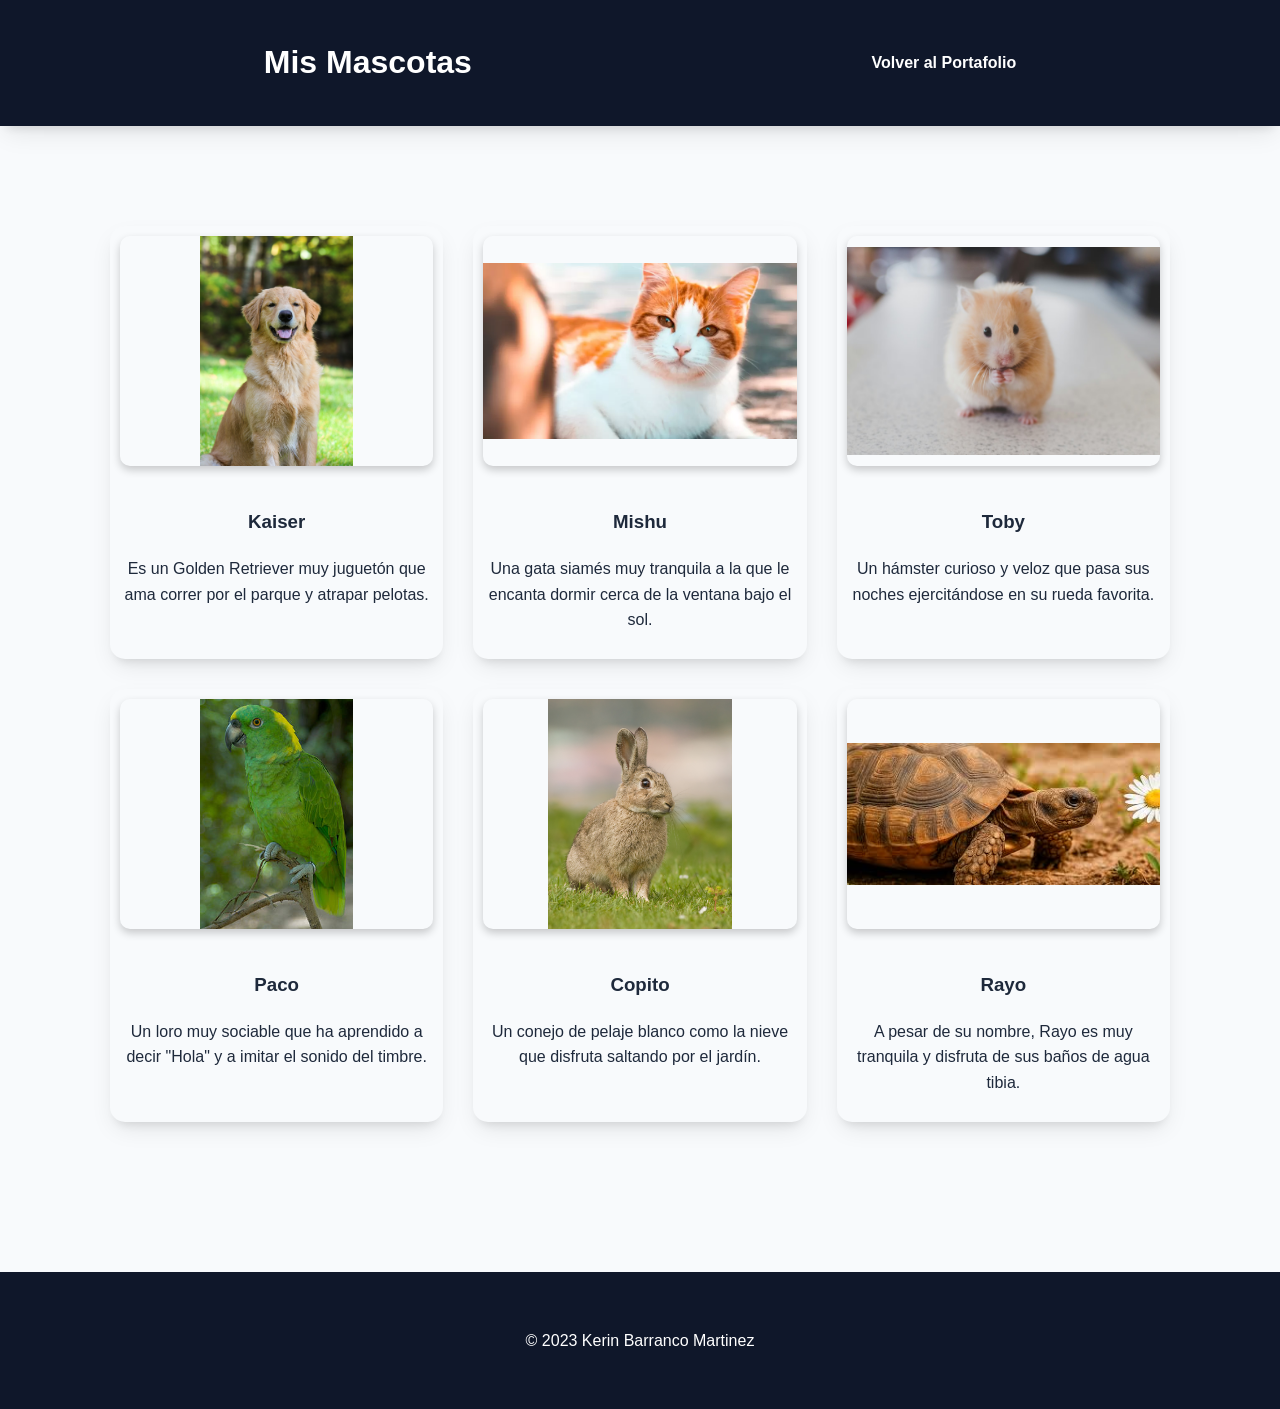
==== mascotas.html @ bbf63bc1 "Mi pagina web inicial" ====
<!DOCTYPE html>
<html lang="es">

<head>
    <meta charset="UTF-8">
    <meta name="viewport" content="width=device-width, initial-scale=1.0">
    <title>Mis Mascotas - Kerin Barranco Martinez</title>
    <link rel="stylesheet" href="css/styles.css">
</head>

<body>
    <!-- Encabezado con enlace de retorno -->
    <header>
        <h1>Mis Mascotas</h1>
        <nav>
            <ul>
                <li><a href="index.html">Volver al Portafolio</a></li>
            </ul>
        </nav>
    </header>

    <main>
        <!-- Galería de mascotas organizada con CSS Grid  Datalist, textlist y textarea-->
        <section id="galeria-mascotas">
            <article>
                <img src="imagenes/perro.webp" alt="Kaiser, el perro">
                <h3>Kaiser</h3>
                <p>Es un Golden Retriever muy juguetón que ama correr por el parque y atrapar pelotas.</p>
            </article>
            <!-- usar imagenes en webp https://tinypng.com/-->
            <article>
                <img src="imagenes/gata.webp" alt="Mishu, la gata">
                <h3>Mishu</h3>
                <p>Una gata siamés muy tranquila a la que le encanta dormir cerca de la ventana bajo el sol.</p>
            </article>

            <article>
                <img src="imagenes/hamster.webp" alt="Toby, el hámster">
                <h3>Toby</h3>
                <p>Un hámster curioso y veloz que pasa sus noches ejercitándose en su rueda favorita.</p>
            </article>

            <article>
                <img src="imagenes/loro.webp" alt="Paco, el loro">
                <h3>Paco</h3>
                <p>Un loro muy sociable que ha aprendido a decir "Hola" y a imitar el sonido del timbre.</p>
            </article>

            <article>
                <img src="imagenes/conejo.webp" alt="Copito, el conejo">
                <h3>Copito</h3>
                <p>Un conejo de pelaje blanco como la nieve que disfruta saltando por el jardín.</p>
            </article>

            <article>
                <img src="imagenes/tortuga.webp" alt="Rayo, la tortuga">
                <h3>Rayo</h3>
                <p>A pesar de su nombre, Rayo es muy tranquila y disfruta de sus baños de agua tibia.</p>
            </article>
        </section>
    </main>

    <footer>
        <p>&copy; 2023 Kerin Barranco Martinez</p>
    </footer>
</body>

</html>
---- css/styles.css ----
/* Variables de color para facilitar el mantenimiento */
:root {
    --primary-color: #0f172a;
    --secondary-color: #3b82f6;
    --accent-color: #8b5cf6;
    --bg-light: #f8fafc;
    --text-dark: #1e293b;
    --white: #ffffff;
    --shadow: 0 10px 25px -5px rgba(0, 0, 0, 0.1), 0 8px 10px -6px rgba(0, 0, 0, 0.1);
}

/* Estilos Generales */
body {
    font-family: 'Plus Jakarta Sans', sans-serif;
    line-height: 1.6;
    color: var(--text-dark);
    margin: 0;
    padding: 0;
    background-color: var(--bg-light);
}

/* Encabezado y Navegación */
header {
    position: sticky;
    top: 0;
    z-index: 1000;
    display: flex;
    justify-content: space-around;
    align-items: center;
    flex-wrap: wrap;
    background-color: var(--primary-color);
    color: var(--white);
    padding: 1rem 5%;
    box-shadow: var(--shadow);
}

nav ul {
    list-style: none;
    padding: 0;
    margin: 0;
    display: flex;
    justify-content: center; /* Centrado uniforme de los links */
    gap: 30px;
}

nav a {
    color: var(--white);
    text-decoration: none;
    font-weight: 600;
    transition: color 0.3s ease, border-bottom 0.3s ease;
    padding-bottom: 5px;
}

nav a:hover {
    color: var(--secondary-color);
    border-bottom: 2px solid var(--secondary-color);
}

/* Secciones */
main, section {
    padding: 50px 20px;
    max-width: 1100px;
    margin: 0 auto;
}

/* Hero Section / Sobre mí */
#sobre-mi {
    background: var(--white);
    border-radius: 24px;
    margin-top: 40px;
    box-shadow: var(--shadow);
    padding: 60px 40px;
}

.hero-content {
    display: flex;
    align-items: center;
    justify-content: space-between;
    gap: 40px;
    flex-wrap: wrap-reverse;
}

.hero-text {
    flex: 1;
    min-width: 300px;
}

.hero-text h1 {
    font-size: 2.5rem;
    margin-bottom: 1rem;
}

.hero-text span {
    color: var(--secondary-color);
}

.profile-pic {
    width: 250px;
    height: 250px;
    border-radius: 30% 70% 70% 30% / 30% 30% 70% 70%;
    object-fit: cover;
    border: 8px solid var(--bg-light);
    box-shadow: var(--shadow);
    transition: border-radius 0.5s ease;
}

.profile-pic:hover {
    border-radius: 50%;
}

#proyectos {
    text-align: center;
}
/* Proyectos y Listas */
#proyectos ul {
    list-style: none;
    padding: 0;
    /* TASK 3: Sección de proyectos con Grid */
    display: grid;
    grid-template-columns: repeat(auto-fit, minmax(280px, 400px));
    gap: 25px;
    justify-content: center;
}




#proyectos li {
    background: var(--white);
    margin: 0; /* Quitamos el margin para usar el gap del grid */
    padding: 20px;
    border-left: none;
    border-bottom: 4px solid var(--secondary-color);
    box-shadow: var(--shadow);
    border-radius: 16px;
    display: flex;
    flex-direction: column;
    justify-content: space-between;
    transition: transform 0.3s ease;
}

#proyectos li:hover {
    transform: translateY(-5px);
}

#proyectos li img {
    width: 100%;
    height: 180px;
    object-fit: cover;
    border-radius: 12px;
    margin-bottom: 15px;
}

#proyectos li a {
    display: inline-block;
    margin-top: 15px;
    color: var(--white);
    background-color: var(--secondary-color);
    text-decoration: none;
    font-weight: bold;
    padding: 10px 20px;
    border-radius: 8px;
    transition: all 0.3s ease;
}

#proyectos li a:hover {
    background-color: var(--primary-color);
    transform: scale(1.05);
}

#contacto {
    text-align: center;
}

.social-links {
    display: flex;
    justify-content: center;
    gap: 20px;
    flex-wrap: wrap;
    margin-top: 30px;
}

.social-btn {
    display: flex;
    align-items: center;
    gap: 10px;
    text-decoration: none;
    color: var(--white);
    background-color: var(--primary-color);
    padding: 12px 24px;
    border-radius: 12px;
    font-weight: 600;
    transition: all 0.3s ease;
    box-shadow: var(--shadow);
}

.social-btn i {
    font-size: 1.2rem;
}

.social-btn:hover {
    background-color: var(--secondary-color);
    transform: translateY(-3px);
}

/* Galería de Mascotas (mascotas.html) */
#galeria-mascotas {
    /* TASK 4: Uso de Flexbox para organizar la galería en filas */
    display: flex;
    flex-wrap: wrap;
    gap: 30px;
    justify-content: center;
}

#galeria-mascotas article {
    background: var(--bg-light);
    padding: 10px;
    border-radius: 15px;
    text-align: center;
    box-shadow: var(--shadow);
    transition: transform 0.3s ease;
    /* Definimos un ancho base para las tarjetas en el flex-container */
    flex: 1 1 300px;
    max-width: 350px;
}

#galeria-mascotas article:hover {
    transform: translateY(-10px);
}

#galeria-mascotas img {
    width: 100%;
    height: 230px; 
    object-fit: contain; 
    border-radius: 10px;
    box-shadow: 0 4px 8px rgba(0,0,0,0.2);
    margin-bottom: 15px;
}

/* Footer */
footer {
    text-align: center;
    padding: 40px;
    background-color: var(--primary-color);
    color: white;
    margin-top: 50px;
}
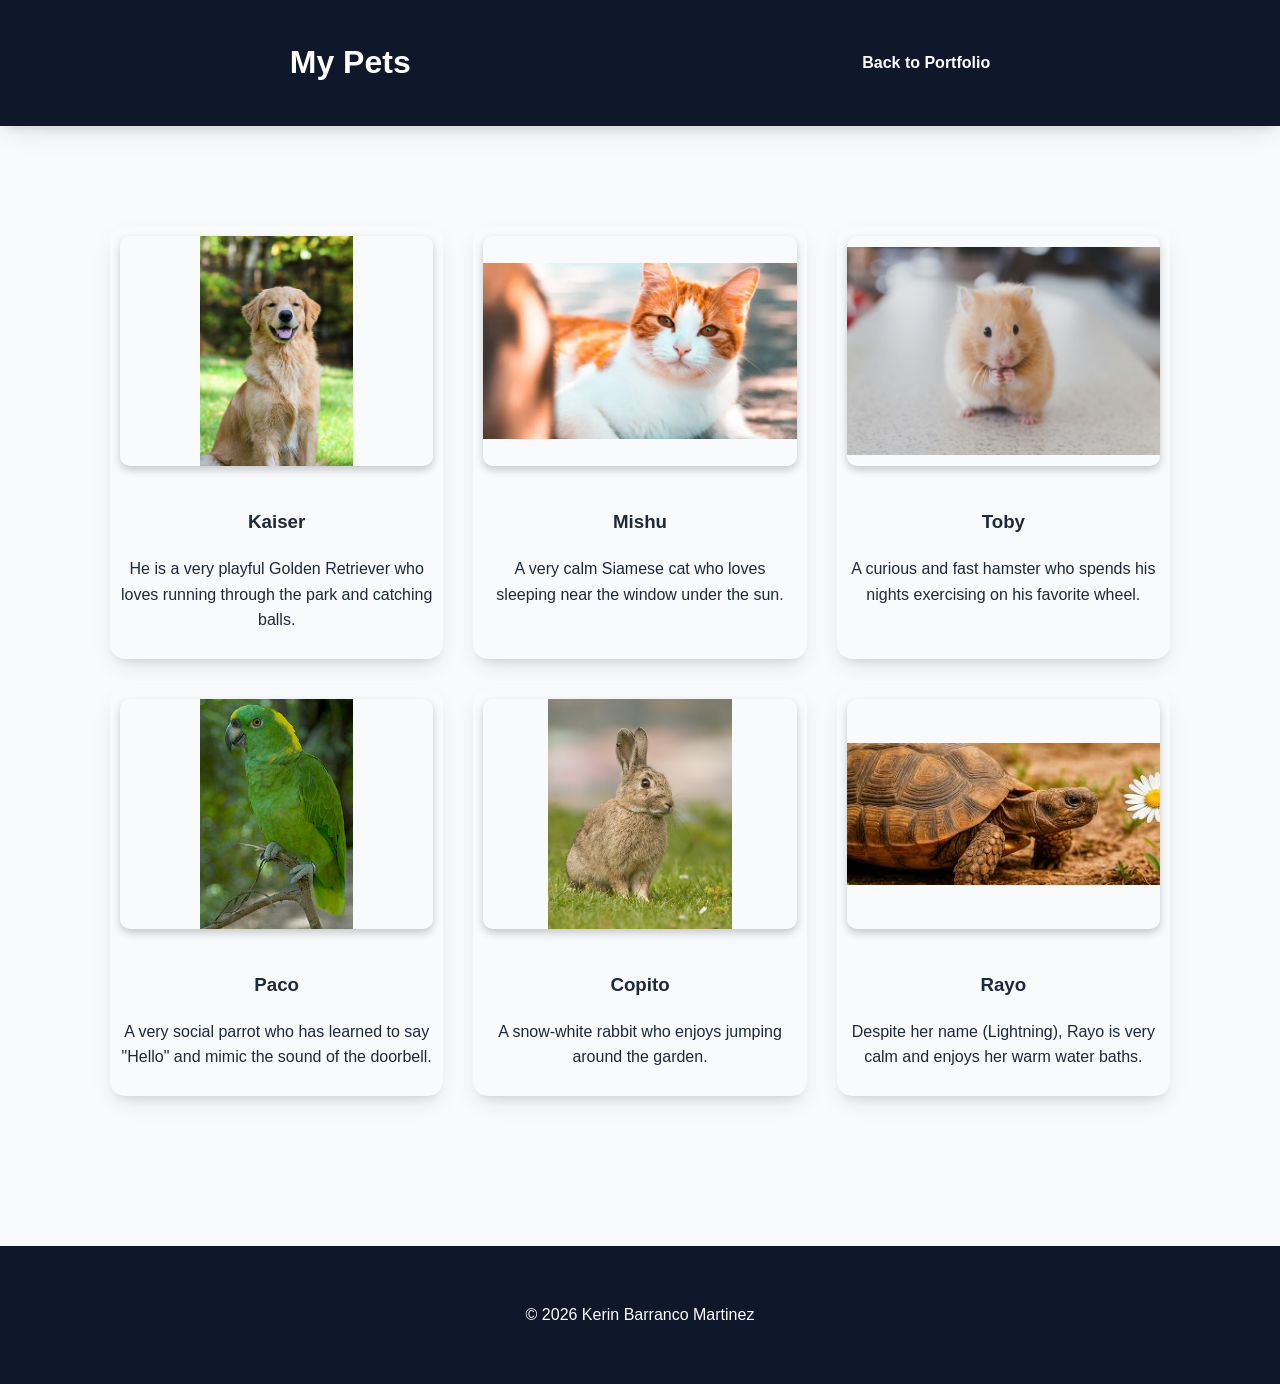
==== commit 98e1ae7f: "Merge pull request #1 from Kerin0011/release nueva version" ====
--- a/mascotas.html
+++ b/mascotas.html
@@ -1,67 +1,64 @@
 <!DOCTYPE html>
-<html lang="es">
+<html lang="en">
 
 <head>
     <meta charset="UTF-8">
     <meta name="viewport" content="width=device-width, initial-scale=1.0">
-    <title>Mis Mascotas - Kerin Barranco Martinez</title>
+    <title>My Pets - Kerin Barranco Martinez</title>
     <link rel="stylesheet" href="css/styles.css">
 </head>
 
 <body>
-    <!-- Encabezado con enlace de retorno -->
     <header>
-        <h1>Mis Mascotas</h1>
+        <h1>My Pets</h1>
         <nav>
             <ul>
-                <li><a href="index.html">Volver al Portafolio</a></li>
+                <li><a href="index.html">Back to Portfolio</a></li>
             </ul>
         </nav>
     </header>
 
     <main>
-        <!-- Galería de mascotas organizada con CSS Grid  Datalist, textlist y textarea-->
         <section id="galeria-mascotas">
             <article>
-                <img src="imagenes/perro.webp" alt="Kaiser, el perro">
+                <img src="Imagenes/perro.webp" alt="Kaiser, the dog">
                 <h3>Kaiser</h3>
-                <p>Es un Golden Retriever muy juguetón que ama correr por el parque y atrapar pelotas.</p>
-            </article>
-            <!-- usar imagenes en webp https://tinypng.com/-->
-            <article>
-                <img src="imagenes/gata.webp" alt="Mishu, la gata">
-                <h3>Mishu</h3>
-                <p>Una gata siamés muy tranquila a la que le encanta dormir cerca de la ventana bajo el sol.</p>
+                <p>He is a very playful Golden Retriever who loves running through the park and catching balls.</p>
             </article>
 
             <article>
-                <img src="imagenes/hamster.webp" alt="Toby, el hámster">
-                <h3>Toby</h3>
-                <p>Un hámster curioso y veloz que pasa sus noches ejercitándose en su rueda favorita.</p>
+                <img src="Imagenes/gata.webp" alt="Mishu, the cat">
+                <h3>Mishu</h3>
+                <p>A very calm Siamese cat who loves sleeping near the window under the sun.</p>
             </article>
 
             <article>
-                <img src="imagenes/loro.webp" alt="Paco, el loro">
-                <h3>Paco</h3>
-                <p>Un loro muy sociable que ha aprendido a decir "Hola" y a imitar el sonido del timbre.</p>
+                <img src="Imagenes/hamster.webp" alt="Toby, the hamster">
+                <h3>Toby</h3>
+                <p>A curious and fast hamster who spends his nights exercising on his favorite wheel.</p>
             </article>
 
             <article>
-                <img src="imagenes/conejo.webp" alt="Copito, el conejo">
-                <h3>Copito</h3>
-                <p>Un conejo de pelaje blanco como la nieve que disfruta saltando por el jardín.</p>
+                <img src="Imagenes/loro.webp" alt="Paco, the parrot">
+                <h3>Paco</h3>
+                <p>A very social parrot who has learned to say "Hello" and mimic the sound of the doorbell.</p>
             </article>
 
             <article>
-                <img src="imagenes/tortuga.webp" alt="Rayo, la tortuga">
+                <img src="Imagenes/conejo.webp" alt="Copito, the rabbit">
+                <h3>Copito</h3>
+                <p>A snow-white rabbit who enjoys jumping around the garden.</p>
+            </article>
+
+            <article>
+                <img src="Imagenes/tortuga.webp" alt="Rayo, the turtle">
                 <h3>Rayo</h3>
-                <p>A pesar de su nombre, Rayo es muy tranquila y disfruta de sus baños de agua tibia.</p>
+                <p>Despite her name (Lightning), Rayo is very calm and enjoys her warm water baths.</p>
             </article>
         </section>
     </main>
-
     <footer>
-        <p>&copy; 2023 Kerin Barranco Martinez</p>
+        <p>&copy; 2026 Kerin Barranco Martinez</p>
     </footer>
 </body>
 
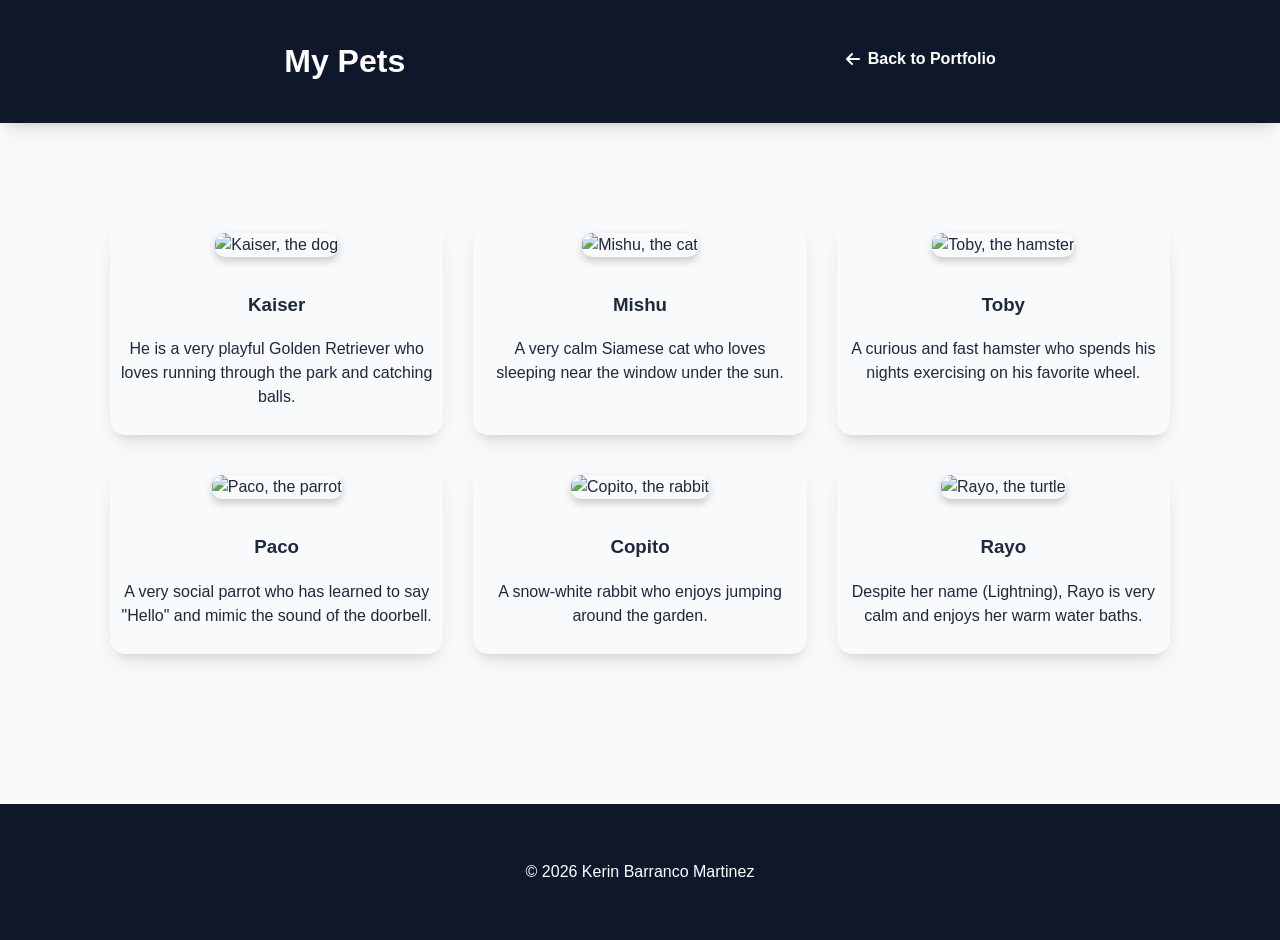
==== commit 10340929: "Update mascotas.html" ====
--- a/mascotas.html
+++ b/mascotas.html
@@ -5,6 +5,7 @@
     <meta charset="UTF-8">
     <meta name="viewport" content="width=device-width, initial-scale=1.0">
     <title>My Pets - Kerin Barranco Martinez</title>
+    <link rel="stylesheet" href="https://cdnjs.cloudflare.com/ajax/libs/font-awesome/6.4.0/css/all.min.css">
     <link rel="stylesheet" href="css/styles.css">
 </head>
 
@@ -12,46 +13,44 @@
     <header>
         <h1>My Pets</h1>
         <nav>
-            <ul>
-                <li><a href="index.html">Back to Portfolio</a></li>
-            </ul>
+            <a href="index.html" class="back-link"><i class="fas fa-arrow-left"></i> Back to Portfolio</a>
         </nav>
     </header>
 
     <main>
         <section id="galeria-mascotas">
             <article>
-                <img src="Imagenes/perro.webp" alt="Kaiser, the dog">
+                <img src="imagenes/perro.webp" alt="Kaiser, the dog">
                 <h3>Kaiser</h3>
                 <p>He is a very playful Golden Retriever who loves running through the park and catching balls.</p>
             </article>
 
             <article>
-                <img src="Imagenes/gata.webp" alt="Mishu, the cat">
+                <img src="imagenes/gata.webp" alt="Mishu, the cat">
                 <h3>Mishu</h3>
                 <p>A very calm Siamese cat who loves sleeping near the window under the sun.</p>
             </article>
 
             <article>
-                <img src="Imagenes/hamster.webp" alt="Toby, the hamster">
+                <img src="imagenes/hamster.webp" alt="Toby, the hamster">
                 <h3>Toby</h3>
                 <p>A curious and fast hamster who spends his nights exercising on his favorite wheel.</p>
             </article>
 
             <article>
-                <img src="Imagenes/loro.webp" alt="Paco, the parrot">
+                <img src="imagenes/loro.webp" alt="Paco, the parrot">
                 <h3>Paco</h3>
                 <p>A very social parrot who has learned to say "Hello" and mimic the sound of the doorbell.</p>
             </article>
 
             <article>
-                <img src="Imagenes/conejo.webp" alt="Copito, the rabbit">
+                <img src="imagenes/conejo.webp" alt="Copito, the rabbit">
                 <h3>Copito</h3>
                 <p>A snow-white rabbit who enjoys jumping around the garden.</p>
             </article>
 
             <article>
-                <img src="Imagenes/tortuga.webp" alt="Rayo, the turtle">
+                <img src="imagenes/tortuga.webp" alt="Rayo, the turtle">
                 <h3>Rayo</h3>
                 <p>Despite her name (Lightning), Rayo is very calm and enjoys her warm water baths.</p>
             </article>
@@ -60,6 +59,7 @@
     <footer>
         <p>&copy; 2026 Kerin Barranco Martinez</p>
     </footer>
+    <script src="js/script.js"></script>
 </body>
 
-</html>+</html>
--- a/css/styles.css
+++ b/css/styles.css
@@ -1,4 +1,4 @@
-/* Variables de color para facilitar el mantenimiento */
+/* Color variables for easy maintenance */
 :root {
     --primary-color: #0f172a;
     --secondary-color: #3b82f6;
@@ -9,17 +9,17 @@
     --shadow: 0 10px 25px -5px rgba(0, 0, 0, 0.1), 0 8px 10px -6px rgba(0, 0, 0, 0.1);
 }
 
-/* Estilos Generales */
+/* General Styles */
 body {
     font-family: 'Plus Jakarta Sans', sans-serif;
-    line-height: 1.6;
+    line-height: 1.5;
     color: var(--text-dark);
     margin: 0;
     padding: 0;
     background-color: var(--bg-light);
 }
 
-/* Encabezado y Navegación */
+/* Header and Navigation */
 header {
     position: sticky;
     top: 0;
@@ -39,8 +39,9 @@
     padding: 0;
     margin: 0;
     display: flex;
-    justify-content: center; /* Centrado uniforme de los links */
-    gap: 30px;
+    justify-content: center;
+    gap: 1.875rem;
+    /* 30px */
 }
 
 nav a {
@@ -48,7 +49,7 @@
     text-decoration: none;
     font-weight: 600;
     transition: color 0.3s ease, border-bottom 0.3s ease;
-    padding-bottom: 5px;
+    padding-bottom: 0.3125rem;
 }
 
 nav a:hover {
@@ -56,27 +57,43 @@
     border-bottom: 2px solid var(--secondary-color);
 }
 
-/* Secciones */
-main, section {
-    padding: 50px 20px;
-    max-width: 1100px;
+.menu-toggle {
+    display: none;
+    background: none;
+    border: none;
+    color: var(--white);
+    font-size: 1.5rem;
+    cursor: pointer;
+}
+
+.back-link {
+    display: flex;
+    align-items: center;
+    gap: 0.5rem;
+}
+
+/* Sections */
+main,
+section {
+    padding: 3.125rem 1.25rem;
+    max-width: 68.75rem;
     margin: 0 auto;
 }
 
-/* Hero Section / Sobre mí */
+/* Hero Section / About Me */
 #sobre-mi {
     background: var(--white);
-    border-radius: 24px;
-    margin-top: 40px;
-    box-shadow: var(--shadow);
-    padding: 60px 40px;
+    border-radius: 1.5rem;
+    margin-top: 2.5rem;
+    box-shadow: var(--shadow);
+    padding: 3.75rem 2.5rem;
 }
 
 .hero-content {
     display: flex;
     align-items: center;
     justify-content: space-between;
-    gap: 40px;
+    gap: 2.5rem;
     flex-wrap: wrap-reverse;
 }
 
@@ -86,8 +103,8 @@
 }
 
 .hero-text h1 {
-    font-size: 2.5rem;
-    margin-bottom: 1rem;
+    font-size: 2.25rem;
+    margin-bottom: 0.625rem;
 }
 
 .hero-text span {
@@ -95,11 +112,11 @@
 }
 
 .profile-pic {
-    width: 250px;
-    height: 250px;
+    width: 15.625rem;
+    height: 15.625rem;
     border-radius: 30% 70% 70% 30% / 30% 30% 70% 70%;
     object-fit: cover;
-    border: 8px solid var(--bg-light);
+    border: 0.5rem solid var(--bg-light);
     box-shadow: var(--shadow);
     transition: border-radius 0.5s ease;
 }
@@ -108,27 +125,34 @@
     border-radius: 50%;
 }
 
+.hero-buttons {
+    display: flex;
+    gap: 1rem;
+    margin: 1.5rem 0;
+}
+
+.hidden {
+    display: none;
+}
+
 #proyectos {
     text-align: center;
 }
-/* Proyectos y Listas */
+
+/* Projects and Lists */
 #proyectos ul {
     list-style: none;
     padding: 0;
-    /* TASK 3: Sección de proyectos con Grid */
     display: grid;
     grid-template-columns: repeat(auto-fit, minmax(280px, 400px));
-    gap: 25px;
-    justify-content: center;
-}
-
-
-
+    gap: 1.5625rem;
+    justify-content: center;
+}
 
 #proyectos li {
     background: var(--white);
-    margin: 0; /* Quitamos el margin para usar el gap del grid */
-    padding: 20px;
+    margin: 0;
+    padding: 1.25rem;
     border-left: none;
     border-bottom: 4px solid var(--secondary-color);
     box-shadow: var(--shadow);
@@ -145,26 +169,36 @@
 
 #proyectos li img {
     width: 100%;
-    height: 180px;
+    height: 11.25rem;
     object-fit: cover;
-    border-radius: 12px;
-    margin-bottom: 15px;
+    border-radius: 0.75rem;
+    margin-bottom: 0.9375rem;
+}
+
+.project-links {
+    display: flex;
+    justify-content: center;
+    margin-top: 0.9375rem;
 }
 
 #proyectos li a {
     display: inline-block;
-    margin-top: 15px;
-    color: var(--white);
-    background-color: var(--secondary-color);
+    color: var(--white);
+    background-color: var(--primary-color);
     text-decoration: none;
     font-weight: bold;
-    padding: 10px 20px;
-    border-radius: 8px;
+    padding: 0.625rem 1.25rem;
+    border-radius: 0.5rem;
     transition: all 0.3s ease;
 }
 
+/* Style for the "View Code" button */
+#proyectos li a.secondary {
+    background-color: var(--primary-color);
+}
+
 #proyectos li a:hover {
-    background-color: var(--primary-color);
+    background-color: var(--secondary-color);
     transform: scale(1.05);
 }
 
@@ -175,9 +209,9 @@
 .social-links {
     display: flex;
     justify-content: center;
-    gap: 20px;
+    gap: 1.25rem;
     flex-wrap: wrap;
-    margin-top: 30px;
+    margin-top: 1.875rem;
 }
 
 .social-btn {
@@ -187,15 +221,17 @@
     text-decoration: none;
     color: var(--white);
     background-color: var(--primary-color);
-    padding: 12px 24px;
-    border-radius: 12px;
+    padding: 0.75rem 1.5rem;
+    border-radius: 0.75rem;
     font-weight: 600;
     transition: all 0.3s ease;
     box-shadow: var(--shadow);
+    border: none;
+    cursor: pointer;
 }
 
 .social-btn i {
-    font-size: 1.2rem;
+    font-size: 1.1rem;
 }
 
 .social-btn:hover {
@@ -203,24 +239,22 @@
     transform: translateY(-3px);
 }
 
-/* Galería de Mascotas (mascotas.html) */
+/* Pet Gallery (mascotas.html) */
 #galeria-mascotas {
-    /* TASK 4: Uso de Flexbox para organizar la galería en filas */
     display: flex;
     flex-wrap: wrap;
-    gap: 30px;
+    gap: 1.875rem;
     justify-content: center;
 }
 
 #galeria-mascotas article {
     background: var(--bg-light);
-    padding: 10px;
-    border-radius: 15px;
+    padding: 0.625rem;
+    border-radius: 0.9375rem;
     text-align: center;
     box-shadow: var(--shadow);
     transition: transform 0.3s ease;
-    /* Definimos un ancho base para las tarjetas en el flex-container */
-    flex: 1 1 300px;
+    flex: 1 1 18.75rem;
     max-width: 350px;
 }
 
@@ -230,11 +264,83 @@
 
 #galeria-mascotas img {
     width: 100%;
-    height: 230px; 
-    object-fit: contain; 
-    border-radius: 10px;
-    box-shadow: 0 4px 8px rgba(0,0,0,0.2);
-    margin-bottom: 15px;
+    max-width: 100%;
+    height: auto;
+    aspect-ratio: 4/3;
+    object-fit: contain;
+    border-radius: 0.625rem;
+    box-shadow: 0 4px 8px rgba(0, 0, 0, 0.2);
+    margin-bottom: 0.9375rem;
+}
+
+/* Media Queries */
+
+/* Tablet: Pantallas medianas */
+@media (max-width: 992px) {
+    #proyectos ul {
+        grid-template-columns: repeat(2, 1fr);
+    }
+
+    #galeria-mascotas {
+        display: grid;
+        grid-template-columns: repeat(3, 1fr);
+    }
+
+    #galeria-mascotas article {
+        max-width: none;
+    }
+}
+
+/* Mobile: Dispositivos pequeños (menores a 600px) */
+@media (max-width: 850px) {
+    header {
+        justify-content: space-between;
+        padding: 1rem 1.5rem;
+        flex-direction: row; /* Asegura que el h1 y el botón estén en la misma línea */
+        align-items: center;
+    }
+
+    header h1 {
+        font-size: 1.1rem;
+        margin: 0;
+    }
+
+    .menu-toggle {
+        display: block; /* Muestra el botón de hamburguesa solo aquí */
+    }
+
+    nav ul {
+        display: none; /* Oculto por defecto en móvil */
+        flex-direction: column;
+        position: absolute;
+        top: 100%; /* Se despliega justo debajo del header */
+        left: 0;
+        width: 100%;
+        background-color: var(--primary-color);
+        padding: 1rem 0;
+        gap: 1rem;
+        text-align: center;
+        box-shadow: var(--shadow);
+        z-index: 999;
+    }
+
+    nav ul.active {
+        display: flex; /* Se muestra cuando el JS añade la clase 'active' */
+    }
+
+    /* Ajustes de cuadrícula para móviles */
+    #proyectos ul {
+        grid-template-columns: 1fr;
+    }
+
+    #galeria-mascotas {
+        display: grid;
+        grid-template-columns: repeat(2, 1fr);
+    }
+
+    #galeria-mascotas article {
+        max-width: none;
+    }
 }
 
 /* Footer */
@@ -244,4 +350,4 @@
     background-color: var(--primary-color);
     color: white;
     margin-top: 50px;
-}+}
